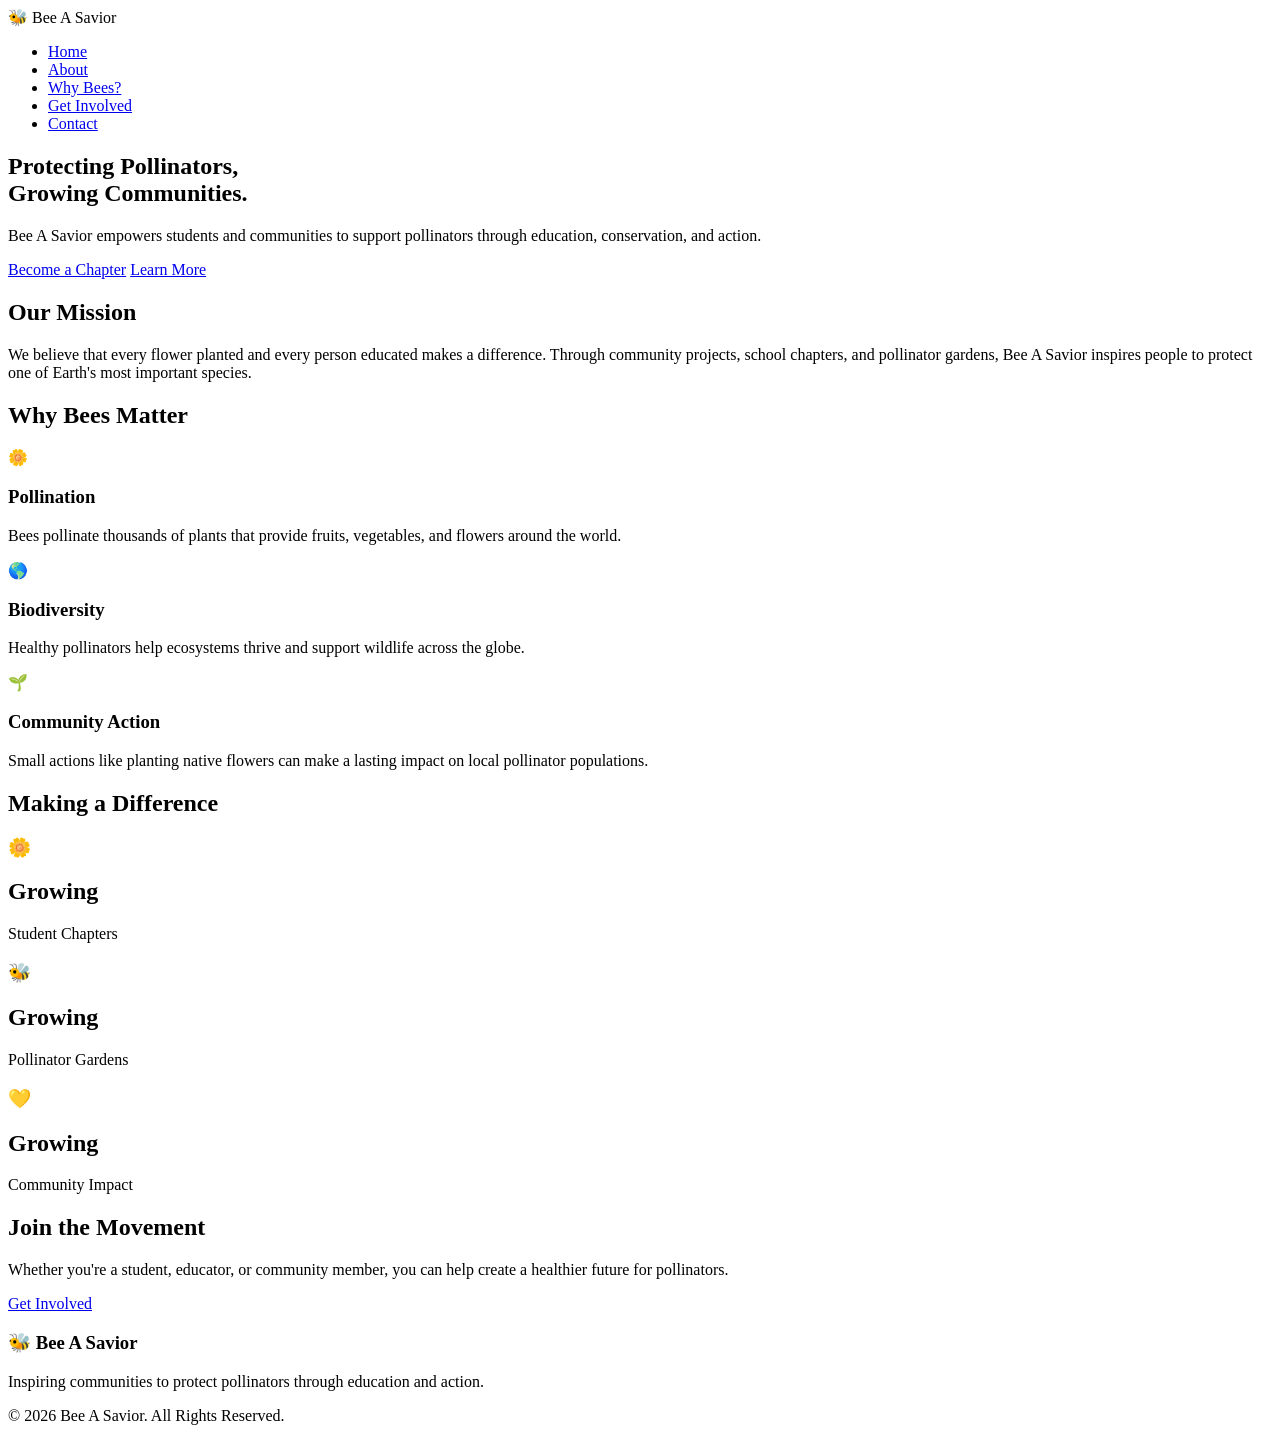
==== index.html @ 057393ee "Create index.html" ====
<!DOCTYPE html>
<html lang="en">
<head>
    <meta charset="UTF-8">
    <meta name="viewport" content="width=device-width, initial-scale=1.0">
    <title>Bee A Savior</title>

    <link rel="stylesheet" href="style.css">

    <!-- Google Fonts -->
    <link rel="preconnect" href="https://fonts.googleapis.com">
    <link rel="preconnect" href="https://fonts.gstatic.com" crossorigin>
    <link href="https://fonts.googleapis.com/css2?family=Poppins:wght@300;400;600;700&display=swap" rel="stylesheet">
</head>

<body>

    <!-- Navigation -->
    <header>
        <nav class="navbar">

            <div class="logo">
                🐝 Bee A Savior
            </div>

            <ul class="nav-links">
                <li><a href="index.html" class="active">Home</a></li>
                <li><a href="about.html">About</a></li>
                <li><a href="bees.html">Why Bees?</a></li>
                <li><a href="get-involved.html">Get Involved</a></li>
                <li><a href="contact.html">Contact</a></li>
            </ul>

        </nav>
    </header>

    <!-- Hero -->
    <section class="hero">

        <div class="hero-content">

            <h1>Protecting Pollinators,<br>Growing Communities.</h1>

            <p>
                Bee A Savior empowers students and communities
                to support pollinators through education,
                conservation, and action.
            </p>

            <div class="hero-buttons">
                <a href="get-involved.html" class="btn">Become a Chapter</a>
                <a href="bees.html" class="btn-outline">Learn More</a>
            </div>

        </div>

    </section>

    <!-- Mission -->

    <section class="mission">

        <h2>Our Mission</h2>

        <p>
            We believe that every flower planted and every person educated
            makes a difference. Through community projects, school chapters,
            and pollinator gardens, Bee A Savior inspires people to protect
            one of Earth's most important species.
        </p>

    </section>

    <!-- Why Bees -->

    <section class="why">

        <h2>Why Bees Matter</h2>

        <div class="cards">

            <div class="card">

                <div class="icon">🌼</div>

                <h3>Pollination</h3>

                <p>
                    Bees pollinate thousands of plants that provide
                    fruits, vegetables, and flowers around the world.
                </p>

            </div>

            <div class="card">

                <div class="icon">🌎</div>

                <h3>Biodiversity</h3>

                <p>
                    Healthy pollinators help ecosystems thrive and
                    support wildlife across the globe.
                </p>

            </div>

            <div class="card">

                <div class="icon">🌱</div>

                <h3>Community Action</h3>

                <p>
                    Small actions like planting native flowers can
                    make a lasting impact on local pollinator populations.
                </p>

            </div>

        </div>

    </section>

    <!-- Impact -->

    <section class="impact">

        <h2>Making a Difference</h2>

        <div class="stats">

            <div class="stat">
                <h3>🌼</h3>
                <h2>Growing</h2>
                <p>Student Chapters</p>
            </div>

            <div class="stat">
                <h3>🐝</h3>
                <h2>Growing</h2>
                <p>Pollinator Gardens</p>
            </div>

            <div class="stat">
                <h3>💛</h3>
                <h2>Growing</h2>
                <p>Community Impact</p>
            </div>

        </div>

    </section>

    <!-- Call to Action -->

    <section class="cta">

        <h2>Join the Movement</h2>

        <p>
            Whether you're a student, educator, or community member,
            you can help create a healthier future for pollinators.
        </p>

        <a href="get-involved.html" class="btn">
            Get Involved
        </a>

    </section>

    <!-- Footer -->

    <footer>

        <h3>🐝 Bee A Savior</h3>

        <p>
            Inspiring communities to protect pollinators through
            education and action.
        </p>

        <p>
            © 2026 Bee A Savior. All Rights Reserved.
        </p>

    </footer>

</body>
</html>
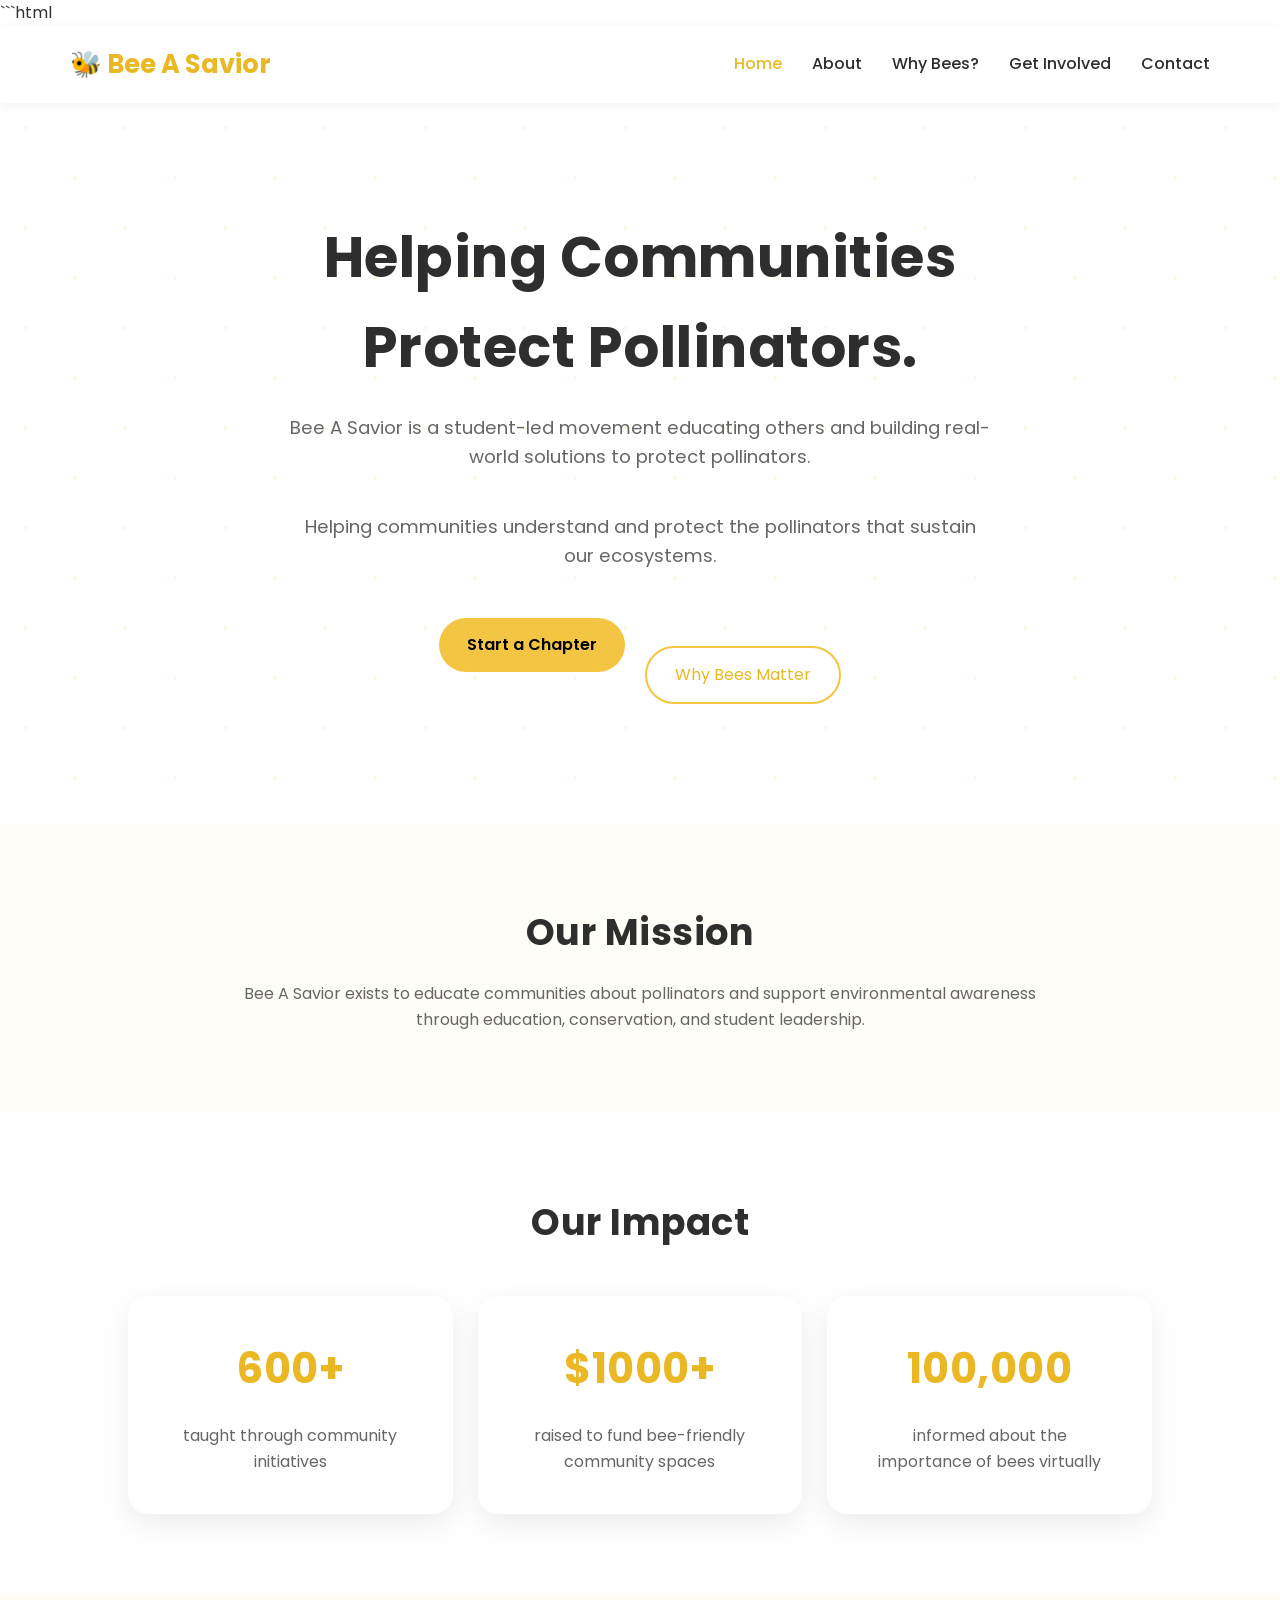
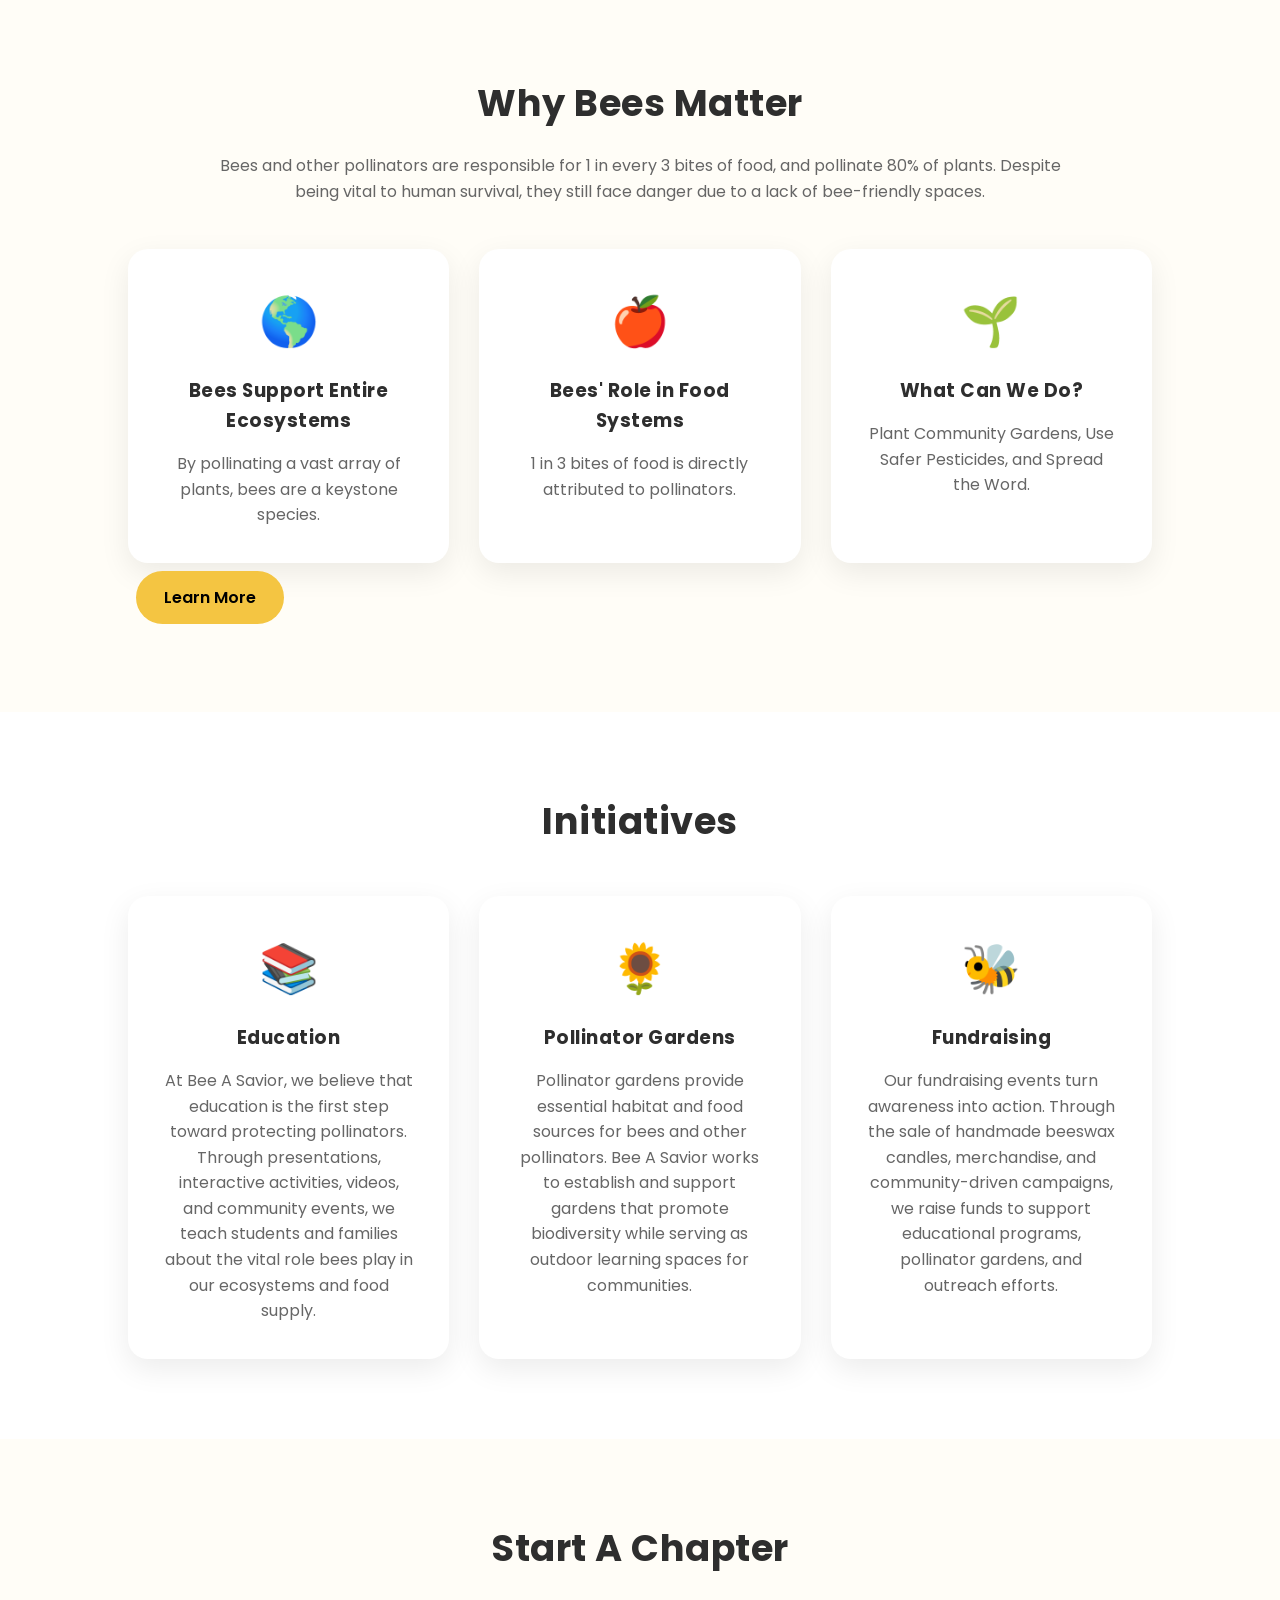
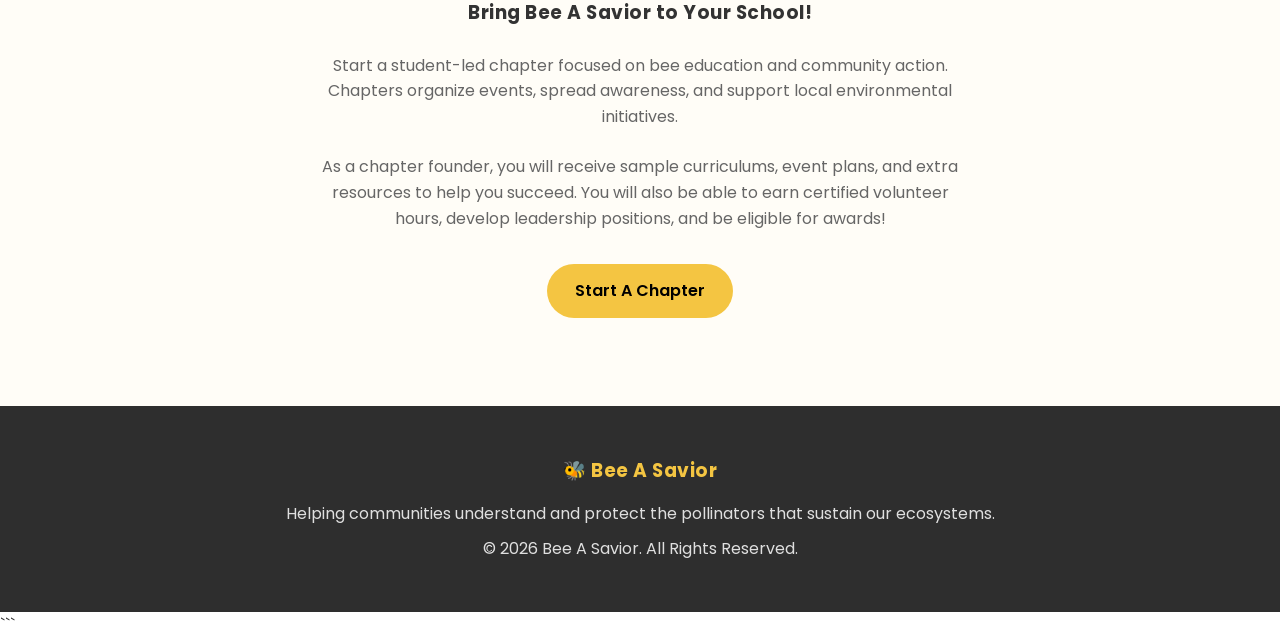
==== commit e8feca44: "Update index.html" ====
--- a/index.html
+++ b/index.html
@@ -1,8 +1,10 @@
+```html
 <!DOCTYPE html>
 <html lang="en">
 <head>
     <meta charset="UTF-8">
     <meta name="viewport" content="width=device-width, initial-scale=1.0">
+
     <title>Bee A Savior</title>
 
     <link rel="stylesheet" href="style.css">
@@ -34,150 +36,233 @@
         </nav>
     </header>
 
+
     <!-- Hero -->
     <section class="hero">
 
         <div class="hero-content">
 
-            <h1>Protecting Pollinators,<br>Growing Communities.</h1>
+            <h1>Helping Communities Protect Pollinators.</h1>
 
             <p>
-                Bee A Savior empowers students and communities
-                to support pollinators through education,
-                conservation, and action.
+                Bee A Savior is a student-led movement educating others
+                and building real-world solutions to protect pollinators.
             </p>
 
+            <p>
+                Helping communities understand and protect the pollinators
+                that sustain our ecosystems.
+            </p>
+
             <div class="hero-buttons">
-                <a href="get-involved.html" class="btn">Become a Chapter</a>
-                <a href="bees.html" class="btn-outline">Learn More</a>
-            </div>
-
-        </div>
-
-    </section>
+                <a href="get-involved.html" class="btn">Start a Chapter</a>
+                <a href="bees.html" class="btn-outline">Why Bees Matter</a>
+            </div>
+
+        </div>
+
+    </section>
+
 
     <!-- Mission -->
-
     <section class="mission">
 
         <h2>Our Mission</h2>
 
         <p>
-            We believe that every flower planted and every person educated
-            makes a difference. Through community projects, school chapters,
-            and pollinator gardens, Bee A Savior inspires people to protect
-            one of Earth's most important species.
-        </p>
-
-    </section>
-
-    <!-- Why Bees -->
-
+            Bee A Savior exists to educate communities about pollinators
+            and support environmental awareness through education,
+            conservation, and student leadership.
+        </p>
+
+    </section>
+
+
+    <!-- Impact -->
+    <section class="impact">
+
+        <h2>Our Impact</h2>
+
+        <div class="stats">
+
+            <div class="stat">
+                <h2>600+</h2>
+                <p>taught through community initiatives</p>
+            </div>
+
+            <div class="stat">
+                <h2>$1000+</h2>
+                <p>raised to fund bee-friendly community spaces</p>
+            </div>
+
+            <div class="stat">
+                <h2>100,000</h2>
+                <p>informed about the importance of bees virtually</p>
+            </div>
+
+        </div>
+
+    </section>
+
+
+    <!-- Why Bees Matter -->
     <section class="why">
 
         <h2>Why Bees Matter</h2>
 
+        <p>
+            Bees and other pollinators are responsible for 1 in every 3
+            bites of food, and pollinate 80% of plants. Despite being vital
+            to human survival, they still face danger due to a lack of
+            bee-friendly spaces.
+        </p>
+
         <div class="cards">
 
             <div class="card">
 
-                <div class="icon">🌼</div>
-
-                <h3>Pollination</h3>
-
-                <p>
-                    Bees pollinate thousands of plants that provide
-                    fruits, vegetables, and flowers around the world.
-                </p>
-
-            </div>
-
-            <div class="card">
-
                 <div class="icon">🌎</div>
 
-                <h3>Biodiversity</h3>
-
-                <p>
-                    Healthy pollinators help ecosystems thrive and
-                    support wildlife across the globe.
-                </p>
-
-            </div>
+                <h3>Bees Support Entire Ecosystems</h3>
+
+                <p>
+                    By pollinating a vast array of plants, bees are a
+                    keystone species.
+                </p>
+
+            </div>
+
+
+            <div class="card">
+
+                <div class="icon">🍎</div>
+
+                <h3>Bees' Role in Food Systems</h3>
+
+                <p>
+                    1 in 3 bites of food is directly attributed to pollinators.
+                </p>
+
+            </div>
+
 
             <div class="card">
 
                 <div class="icon">🌱</div>
 
-                <h3>Community Action</h3>
-
-                <p>
-                    Small actions like planting native flowers can
-                    make a lasting impact on local pollinator populations.
-                </p>
-
-            </div>
-
-        </div>
-
-    </section>
-
-    <!-- Impact -->
-
-    <section class="impact">
-
-        <h2>Making a Difference</h2>
-
-        <div class="stats">
-
-            <div class="stat">
-                <h3>🌼</h3>
-                <h2>Growing</h2>
-                <p>Student Chapters</p>
-            </div>
-
-            <div class="stat">
-                <h3>🐝</h3>
-                <h2>Growing</h2>
-                <p>Pollinator Gardens</p>
-            </div>
-
-            <div class="stat">
-                <h3>💛</h3>
-                <h2>Growing</h2>
-                <p>Community Impact</p>
-            </div>
-
-        </div>
-
-    </section>
-
-    <!-- Call to Action -->
-
+                <h3>What Can We Do?</h3>
+
+                <p>
+                    Plant Community Gardens, Use Safer Pesticides,
+                    and Spread the Word.
+                </p>
+
+            </div>
+
+        </div>
+
+        <a href="bees.html" class="btn">Learn More</a>
+
+    </section>
+
+
+    <!-- Initiatives -->
+    <section class="initiatives">
+
+        <h2>Initiatives</h2>
+
+        <div class="cards">
+
+            <div class="card">
+
+                <div class="icon">📚</div>
+
+                <h3>Education</h3>
+
+                <p>
+                    At Bee A Savior, we believe that education is the first
+                    step toward protecting pollinators. Through presentations,
+                    interactive activities, videos, and community events,
+                    we teach students and families about the vital role bees
+                    play in our ecosystems and food supply.
+                </p>
+
+            </div>
+
+
+            <div class="card">
+
+                <div class="icon">🌻</div>
+
+                <h3>Pollinator Gardens</h3>
+
+                <p>
+                    Pollinator gardens provide essential habitat and food
+                    sources for bees and other pollinators. Bee A Savior
+                    works to establish and support gardens that promote
+                    biodiversity while serving as outdoor learning spaces
+                    for communities.
+                </p>
+
+            </div>
+
+
+            <div class="card">
+
+                <div class="icon">🐝</div>
+
+                <h3>Fundraising</h3>
+
+                <p>
+                    Our fundraising events turn awareness into action.
+                    Through the sale of handmade beeswax candles,
+                    merchandise, and community-driven campaigns, we raise
+                    funds to support educational programs, pollinator gardens,
+                    and outreach efforts.
+                </p>
+
+            </div>
+
+        </div>
+
+    </section>
+
+
+    <!-- Start a Chapter -->
     <section class="cta">
 
-        <h2>Join the Movement</h2>
-
-        <p>
-            Whether you're a student, educator, or community member,
-            you can help create a healthier future for pollinators.
+        <h2>Start A Chapter</h2>
+
+        <h3>Bring Bee A Savior to Your School!</h3>
+
+        <p>
+            Start a student-led chapter focused on bee education and
+            community action. Chapters organize events, spread awareness,
+            and support local environmental initiatives.
+        </p>
+
+        <p>
+            As a chapter founder, you will receive sample curriculums,
+            event plans, and extra resources to help you succeed. You will
+            also be able to earn certified volunteer hours, develop
+            leadership positions, and be eligible for awards!
         </p>
 
         <a href="get-involved.html" class="btn">
-            Get Involved
+            Start A Chapter
         </a>
 
     </section>
 
+
     <!-- Footer -->
-
     <footer>
 
         <h3>🐝 Bee A Savior</h3>
 
         <p>
-            Inspiring communities to protect pollinators through
-            education and action.
+            Helping communities understand and protect the pollinators
+            that sustain our ecosystems.
         </p>
 
         <p>
@@ -188,3 +273,4 @@
 
 </body>
 </html>
+```
--- a/style.css
+++ b/style.css
@@ -0,0 +1,1125 @@
+/* ===========================
+   Bee A Savior Stylesheet
+   Part 1
+=========================== */
+
+/* ---------- Reset ---------- */
+
+*{
+    margin:0;
+    padding:0;
+    box-sizing:border-box;
+}
+
+html{
+    scroll-behavior:smooth;
+}
+
+body{
+    font-family:'Poppins', sans-serif;
+    background:#ffffff;
+    color:#333;
+    line-height:1.6;
+}
+
+/* ---------- Variables ---------- */
+
+:root{
+
+    --yellow:#F4C542;
+    --gold:#E9B824;
+    --light:#FFF9E8;
+    --green:#6FA76A;
+    --dark:#2E2E2E;
+    --gray:#666;
+    --shadow:0 10px 30px rgba(0,0,0,.08);
+
+}
+
+/* ---------- Navbar ---------- */
+
+header{
+
+    position:sticky;
+    top:0;
+    z-index:1000;
+
+    background:white;
+    box-shadow:0 2px 10px rgba(0,0,0,.05);
+
+}
+
+.navbar{
+
+    max-width:1200px;
+    margin:auto;
+
+    display:flex;
+    justify-content:space-between;
+    align-items:center;
+
+    padding:18px 30px;
+
+}
+
+.logo{
+
+    font-size:1.6rem;
+    font-weight:700;
+    color:var(--gold);
+
+}
+
+.nav-links{
+
+    display:flex;
+    list-style:none;
+    gap:30px;
+
+}
+
+.nav-links a{
+
+    text-decoration:none;
+    color:var(--dark);
+    font-weight:500;
+
+    transition:.3s;
+
+}
+
+.nav-links a:hover{
+
+    color:var(--gold);
+
+}
+
+.active{
+
+    color:var(--gold)!important;
+
+}
+
+/* ---------- Hero ---------- */
+
+.hero{
+
+    min-height:80vh;
+
+    display:flex;
+    justify-content:center;
+    align-items:center;
+
+    text-align:center;
+
+    padding:80px 25px;
+
+    background:
+    linear-gradient(rgba(255,255,255,.92),
+    rgba(255,255,255,.92));
+
+}
+
+.hero-content{
+
+    max-width:700px;
+
+}
+
+.hero h1{
+
+    font-size:3.5rem;
+    color:var(--dark);
+
+    margin-bottom:20px;
+
+}
+
+.hero p{
+
+    font-size:1.15rem;
+    color:var(--gray);
+
+    margin-bottom:40px;
+
+}
+
+/* ---------- Smaller Hero ---------- */
+
+.page-hero{
+
+    padding:100px 20px;
+
+    text-align:center;
+
+    background:var(--light);
+
+}
+
+.page-hero h1{
+
+    font-size:3rem;
+
+    color:var(--dark);
+
+    margin-bottom:15px;
+
+}
+
+.page-hero p{
+
+    max-width:700px;
+
+    margin:auto;
+
+    color:var(--gray);
+
+}
+
+/* ---------- Buttons ---------- */
+
+.btn{
+
+    display:inline-block;
+
+    background:var(--yellow);
+
+    color:black;
+
+    padding:14px 28px;
+
+    border-radius:40px;
+
+    text-decoration:none;
+
+    font-weight:600;
+
+    transition:.3s;
+
+    margin:8px;
+
+}
+
+.btn:hover{
+
+    transform:translateY(-4px);
+
+    background:var(--gold);
+
+    box-shadow:var(--shadow);
+
+}
+
+.btn-outline{
+
+    display:inline-block;
+
+    padding:14px 28px;
+
+    border-radius:40px;
+
+    border:2px solid var(--yellow);
+
+    color:var(--gold);
+
+    text-decoration:none;
+
+    transition:.3s;
+
+    margin:8px;
+
+}
+
+.btn-outline:hover{
+
+    background:var(--yellow);
+
+    color:black;
+
+}
+
+/* ---------- Sections ---------- */
+
+section{
+
+    padding:80px 10%;
+
+}
+
+section h2{
+
+    text-align:center;
+
+    font-size:2.3rem;
+
+    margin-bottom:20px;
+
+    color:var(--dark);
+
+}
+
+section>p{
+
+    max-width:850px;
+
+    margin:auto;
+
+    text-align:center;
+
+    color:var(--gray);
+
+}
+
+/* ---------- Cards ---------- */
+
+.cards{
+
+    display:grid;
+
+    grid-template-columns:
+    repeat(auto-fit,minmax(260px,1fr));
+
+    gap:30px;
+
+    margin-top:45px;
+
+}
+
+.card{
+
+    background:white;
+
+    border-radius:20px;
+
+    padding:35px;
+
+    text-align:center;
+
+    box-shadow:var(--shadow);
+
+    transition:.35s;
+
+}
+
+.card:hover{
+
+    transform:translateY(-10px);
+
+}
+
+.card h3{
+
+    margin:15px 0;
+
+    color:var(--dark);
+
+}
+
+.card p{
+
+    color:var(--gray);
+
+}
+
+.icon{
+
+    font-size:3rem;
+
+}
+
+/* ---------- Mission ---------- */
+
+.mission{
+
+    background:white;
+
+}
+
+.about-section{
+
+    background:white;
+
+}
+
+/* ---------- Mission & Vision ---------- */
+
+.values{
+
+    display:grid;
+
+    grid-template-columns:repeat(auto-fit,minmax(300px,1fr));
+
+    gap:30px;
+
+}
+
+.value-card{
+
+    background:var(--light);
+
+    border-radius:20px;
+
+    padding:35px;
+
+    box-shadow:var(--shadow);
+
+    text-align:center;
+
+}
+
+.value-card h2{
+
+    font-size:1.8rem;
+
+}
+
+/* ---------- Lists ---------- */
+
+.values-list{
+
+    list-style:none;
+
+    max-width:650px;
+
+    margin:40px auto;
+
+}
+
+.values-list li{
+
+    background:white;
+
+    margin:15px 0;
+
+    padding:18px 22px;
+
+    border-left:6px solid var(--yellow);
+
+    border-radius:10px;
+
+    box-shadow:0 5px 15px rgba(0,0,0,.05);
+
+}
+
+/* ---------- Stats ---------- */
+
+.stats{
+
+    display:grid;
+
+    grid-template-columns:
+    repeat(auto-fit,minmax(220px,1fr));
+
+    gap:25px;
+
+    margin-top:45px;
+
+}
+
+.stat{
+
+    background:white;
+
+    padding:40px;
+
+    border-radius:20px;
+
+    text-align:center;
+
+    box-shadow:var(--shadow);
+
+}
+
+.stat h2{
+
+    color:var(--gold);
+
+    font-size:2.6rem;
+
+}
+
+.stat p{
+
+    color:var(--gray);
+
+}
+
+/* ---------- CTA ---------- */
+
+.cta{
+
+    background:var(--light);
+
+    text-align:center;
+
+}
+
+.cta p{
+
+    margin:25px auto;
+
+    max-width:650px;
+
+}
+
+/* ---------- Footer ---------- */
+
+footer{
+
+    background:var(--dark);
+
+    color:white;
+
+    text-align:center;
+
+    padding:50px 20px;
+
+}
+
+footer h3{
+
+    color:var(--yellow);
+
+    margin-bottom:15px;
+
+}
+
+footer p{
+
+    opacity:.85;
+
+    margin-top:10px;
+
+}
+
+/* ---------- Simple Fade ---------- */
+
+.card,
+.stat,
+.value-card{
+
+    transition:
+    transform .35s,
+    box-shadow .35s;
+
+}
+
+.card:hover,
+.stat:hover,
+.value-card:hover{
+
+    box-shadow:
+    0 18px 40px rgba(0,0,0,.12);
+
+}
+/* =====================================
+   Bee A Savior Stylesheet
+   Part 2
+===================================== */
+
+/* ---------- Contact Page ---------- */
+
+.contact-container{
+    display:grid;
+    grid-template-columns:repeat(auto-fit,minmax(250px,1fr));
+    gap:30px;
+    margin-top:40px;
+}
+
+.contact-card{
+    background:white;
+    padding:35px;
+    border-radius:20px;
+    text-align:center;
+    box-shadow:var(--shadow);
+    transition:.3s;
+}
+
+.contact-card:hover{
+    transform:translateY(-8px);
+}
+
+.contact-form{
+    max-width:750px;
+    margin:40px auto 0;
+
+    display:flex;
+    flex-direction:column;
+    gap:20px;
+}
+
+.contact-form input,
+.contact-form textarea{
+
+    width:100%;
+
+    padding:18px;
+
+    border:2px solid #ececec;
+
+    border-radius:15px;
+
+    font-family:'Poppins',sans-serif;
+
+    font-size:1rem;
+
+    transition:.3s;
+
+}
+
+.contact-form input:focus,
+.contact-form textarea:focus{
+
+    outline:none;
+
+    border-color:var(--yellow);
+
+}
+
+.contact-form button{
+
+    border:none;
+    cursor:pointer;
+}
+
+/* ---------- Gallery ---------- */
+
+.gallery{
+
+    display:grid;
+
+    grid-template-columns:
+    repeat(auto-fit,minmax(220px,1fr));
+
+    gap:25px;
+
+    margin-top:45px;
+
+}
+
+.gallery-box{
+
+    height:220px;
+
+    border-radius:18px;
+
+    background:#f7f7f7;
+
+    display:flex;
+
+    justify-content:center;
+
+    align-items:center;
+
+    color:#999;
+
+    font-weight:600;
+
+    transition:.3s;
+
+    border:2px dashed #ddd;
+
+}
+
+.gallery-box:hover{
+
+    transform:scale(1.03);
+
+    border-color:var(--yellow);
+
+}
+
+/* ---------- FAQ ---------- */
+
+.faq{
+
+    max-width:900px;
+
+    margin:auto;
+
+}
+
+.faq-item{
+
+    background:white;
+
+    padding:25px;
+
+    margin:20px 0;
+
+    border-radius:15px;
+
+    box-shadow:var(--shadow);
+
+}
+
+.faq-item h3{
+
+    color:var(--gold);
+
+    margin-bottom:10px;
+
+}
+
+/* ---------- Honeycomb Background ---------- */
+
+.hero,
+.page-hero{
+
+background-image:
+
+radial-gradient(circle at 25px 25px,
+rgba(244,197,66,.12) 2px,
+transparent 2px),
+
+radial-gradient(circle at 75px 75px,
+rgba(244,197,66,.12) 2px,
+transparent 2px);
+
+background-size:100px 100px;
+
+}
+
+/* ---------- Hover Animations ---------- */
+
+.nav-links a{
+
+    position:relative;
+
+}
+
+.nav-links a::after{
+
+    content:"";
+
+    position:absolute;
+
+    left:0;
+
+    bottom:-6px;
+
+    width:0;
+
+    height:3px;
+
+    background:var(--yellow);
+
+    transition:.3s;
+
+}
+
+.nav-links a:hover::after{
+
+    width:100%;
+
+}
+
+.active::after{
+
+    width:100%;
+
+}
+
+/* ---------- Nice Section Spacing ---------- */
+
+section:nth-child(even){
+
+    background:#fffdf7;
+
+}
+
+/* ---------- Fade Animation ---------- */
+
+.fade{
+
+    opacity:0;
+
+    transform:translateY(35px);
+
+    transition:all .8s ease;
+
+}
+
+.fade.show{
+
+    opacity:1;
+
+    transform:translateY(0);
+
+}
+
+/* ---------- Scrollbar ---------- */
+
+::-webkit-scrollbar{
+
+    width:10px;
+
+}
+
+::-webkit-scrollbar-track{
+
+    background:white;
+
+}
+
+::-webkit-scrollbar-thumb{
+
+    background:var(--yellow);
+
+    border-radius:10px;
+
+}
+
+::-webkit-scrollbar-thumb:hover{
+
+    background:var(--gold);
+
+}
+
+/* ---------- Responsive ---------- */
+
+@media(max-width:900px){
+
+.hero h1{
+
+font-size:2.6rem;
+
+}
+
+.page-hero h1{
+
+font-size:2.4rem;
+
+}
+
+.navbar{
+
+flex-direction:column;
+
+gap:20px;
+
+}
+
+.nav-links{
+
+flex-wrap:wrap;
+
+justify-content:center;
+
+gap:18px;
+
+}
+
+section{
+
+padding:60px 8%;
+
+}
+
+}
+
+@media(max-width:600px){
+
+.hero{
+
+min-height:65vh;
+
+}
+
+.hero h1{
+
+font-size:2rem;
+
+}
+
+.hero p{
+
+font-size:1rem;
+
+}
+
+.btn,
+.btn-outline{
+
+display:block;
+
+width:100%;
+
+text-align:center;
+
+margin:10px 0;
+
+}
+
+.logo{
+
+font-size:1.3rem;
+
+}
+
+.card{
+
+padding:25px;
+
+}
+
+.stat{
+
+padding:30px;
+
+}
+
+.gallery-box{
+
+height:180px;
+
+}
+
+}
+
+/* ---------- Floating Effect ---------- */
+
+.card,
+.stat,
+.contact-card,
+.gallery-box{
+
+animation:floatUp .8s ease;
+
+}
+
+@keyframes floatUp{
+
+from{
+
+opacity:0;
+
+transform:translateY(30px);
+
+}
+
+to{
+
+opacity:1;
+
+transform:translateY(0);
+
+}
+
+}
+body{
+
+    animation:pageFade .7s ease;
+
+}
+
+@keyframes pageFade{
+
+    from{
+
+        opacity:0;
+
+    }
+
+    to{
+
+        opacity:1;
+
+    }
+
+}
+/* ==========================
+   Premium Effects
+========================== */
+
+/* Glass navbar */
+
+header{
+    backdrop-filter: blur(12px);
+    -webkit-backdrop-filter: blur(12px);
+    background: rgba(255,255,255,.92);
+}
+
+/* Better card hover */
+
+.card,
+.stat,
+.contact-card,
+.value-card{
+
+    overflow:hidden;
+    position:relative;
+
+}
+
+.card::before,
+.stat::before,
+.contact-card::before,
+.value-card::before{
+
+    content:"";
+
+    position:absolute;
+
+    left:0;
+    top:0;
+
+    width:100%;
+    height:5px;
+
+    background:#F4C542;
+
+    transform:scaleX(0);
+
+    transition:.35s;
+
+}
+
+.card:hover::before,
+.stat:hover::before,
+.contact-card:hover::before,
+.value-card:hover::before{
+
+    transform:scaleX(1);
+
+}
+
+/* Better shadows */
+
+.card:hover,
+.stat:hover,
+.contact-card:hover,
+.value-card:hover{
+
+    box-shadow:
+    0 25px 45px rgba(0,0,0,.15);
+
+}
+
+/* Button ripple */
+
+.btn{
+
+    position:relative;
+    overflow:hidden;
+
+}
+
+.btn::after{
+
+    content:"";
+
+    position:absolute;
+
+    width:0;
+    height:0;
+
+    background:rgba(255,255,255,.4);
+
+    border-radius:50%;
+
+    left:50%;
+    top:50%;
+
+    transform:translate(-50%,-50%);
+
+    transition:.5s;
+
+}
+
+.btn:hover::after{
+
+    width:400px;
+    height:400px;
+
+}
+
+/* Nicer headings */
+
+h1,h2,h3{
+
+    letter-spacing:.5px;
+
+}
+
+/* Better paragraph spacing */
+
+p{
+
+    margin-top:10px;
+
+}
+
+/* Hero title animation */
+
+.hero h1,
+.page-hero h1{
+
+    animation:slideDown .8s ease;
+
+}
+
+@keyframes slideDown{
+
+from{
+
+opacity:0;
+transform:translateY(-40px);
+
+}
+
+to{
+
+opacity:1;
+transform:translateY(0);
+
+}
+
+}
+
+/* Hero paragraph */
+
+.hero p,
+.page-hero p{
+
+animation:fadeUp 1s ease;
+
+}
+
+@keyframes fadeUp{
+
+from{
+
+opacity:0;
+transform:translateY(30px);
+
+}
+
+to{
+
+opacity:1;
+transform:translateY(0);
+
+}
+
+}
+
+/* Cards stagger */
+
+.cards .card:nth-child(1){
+
+animation-delay:.1s;
+
+}
+
+.cards .card:nth-child(2){
+
+animation-delay:.25s;
+
+}
+
+.cards .card:nth-child(3){
+
+animation-delay:.4s;
+
+}
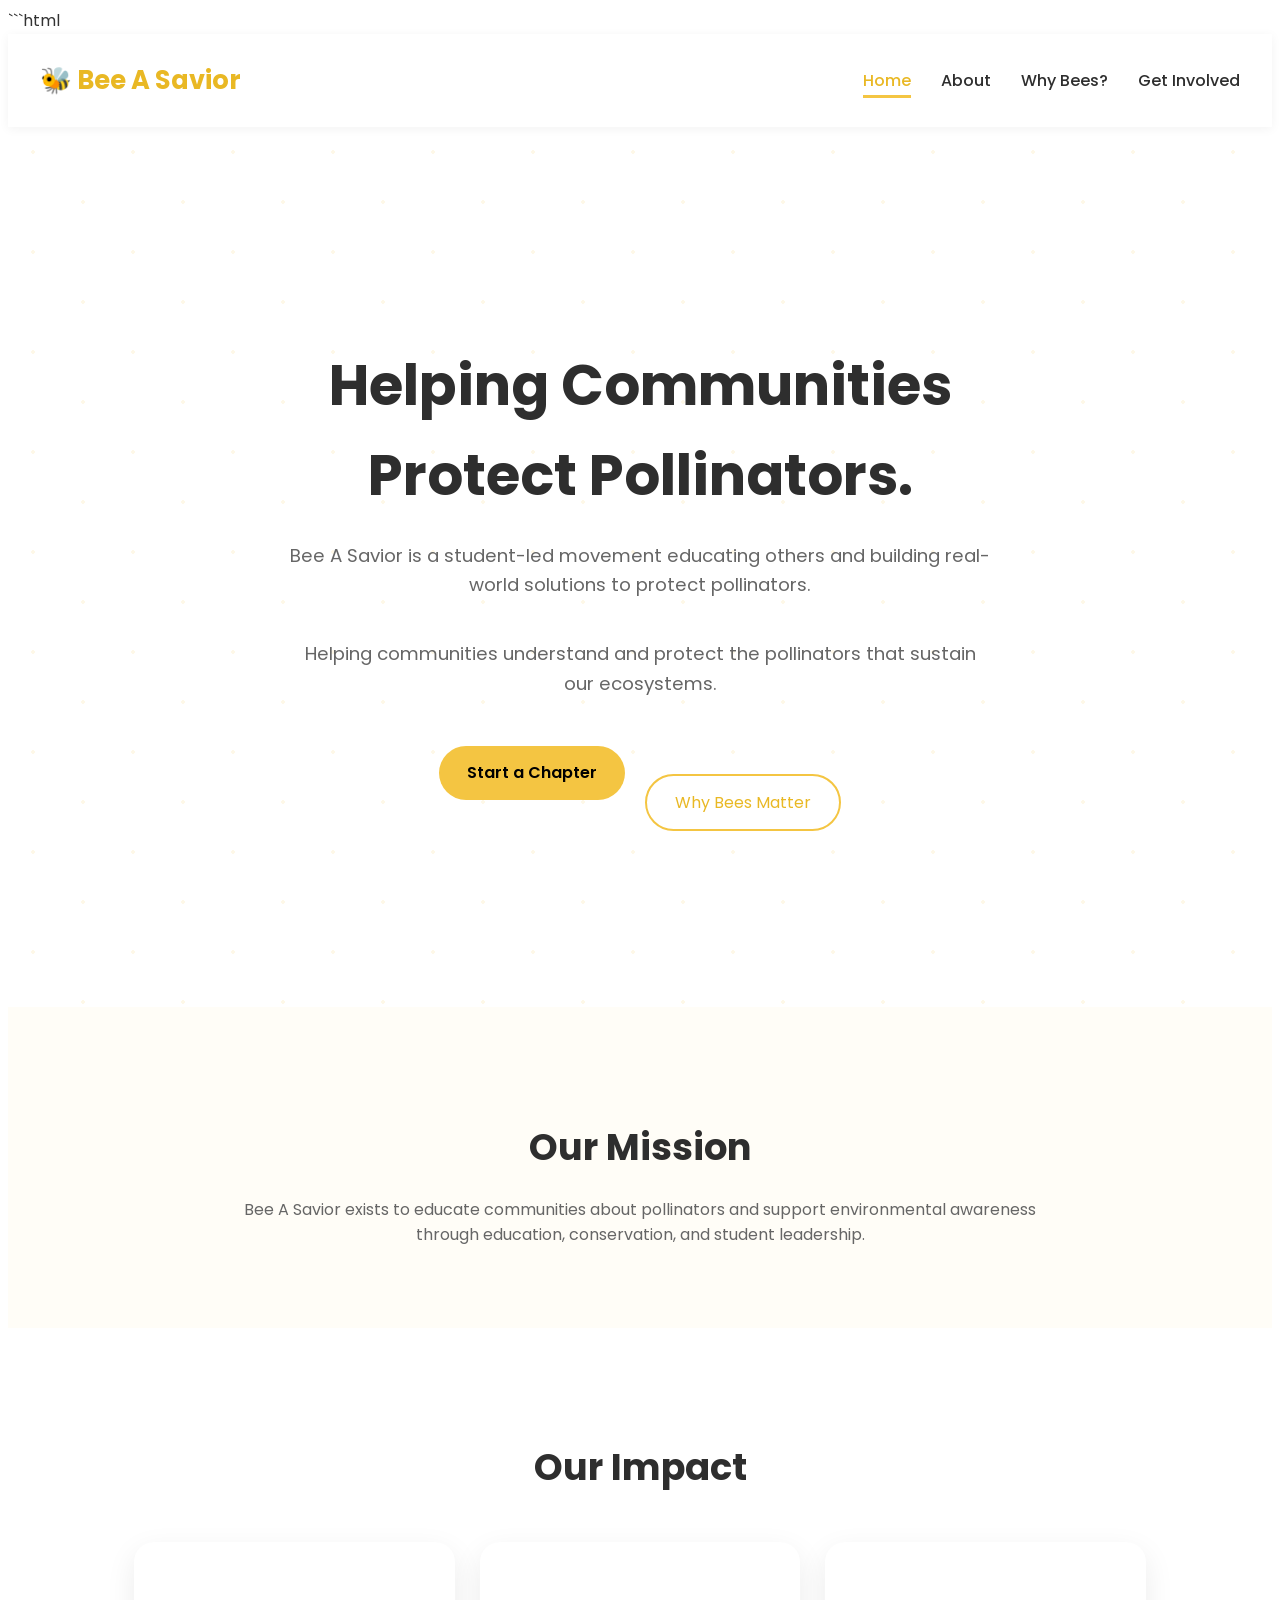
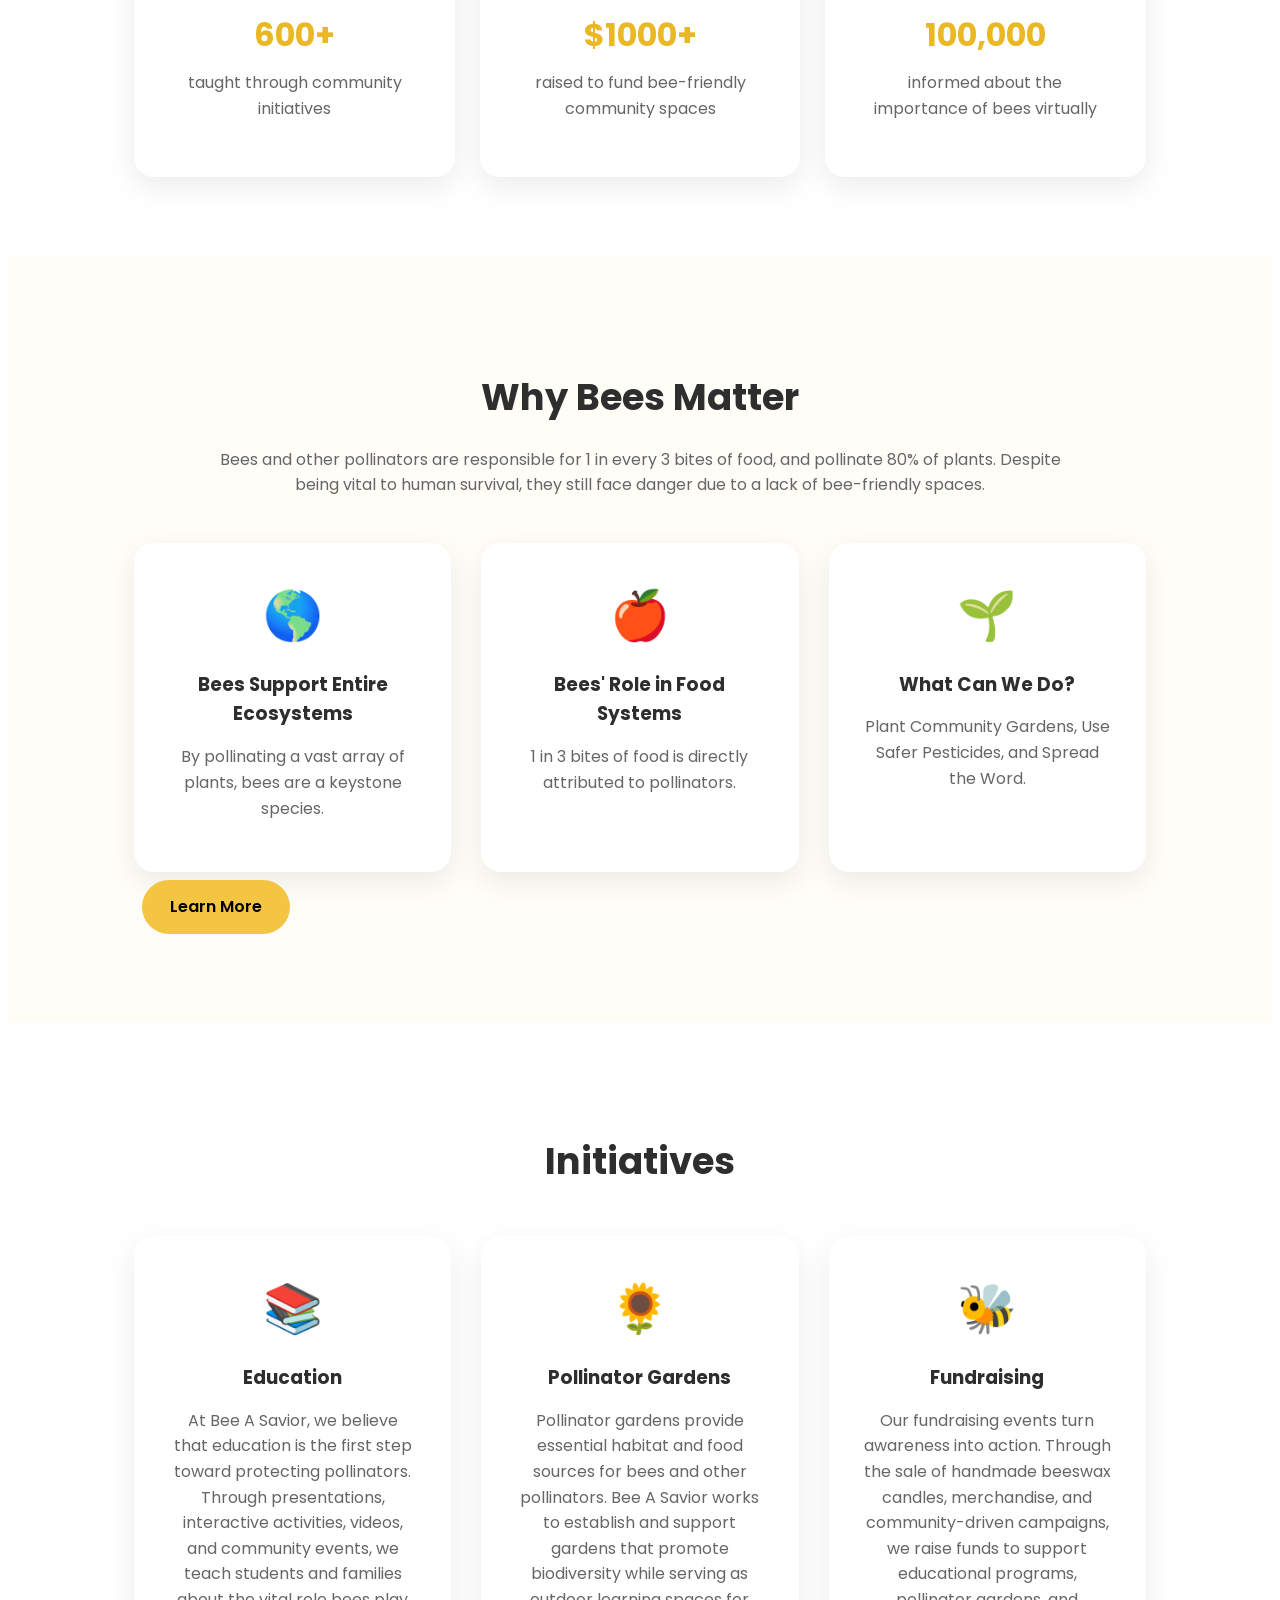
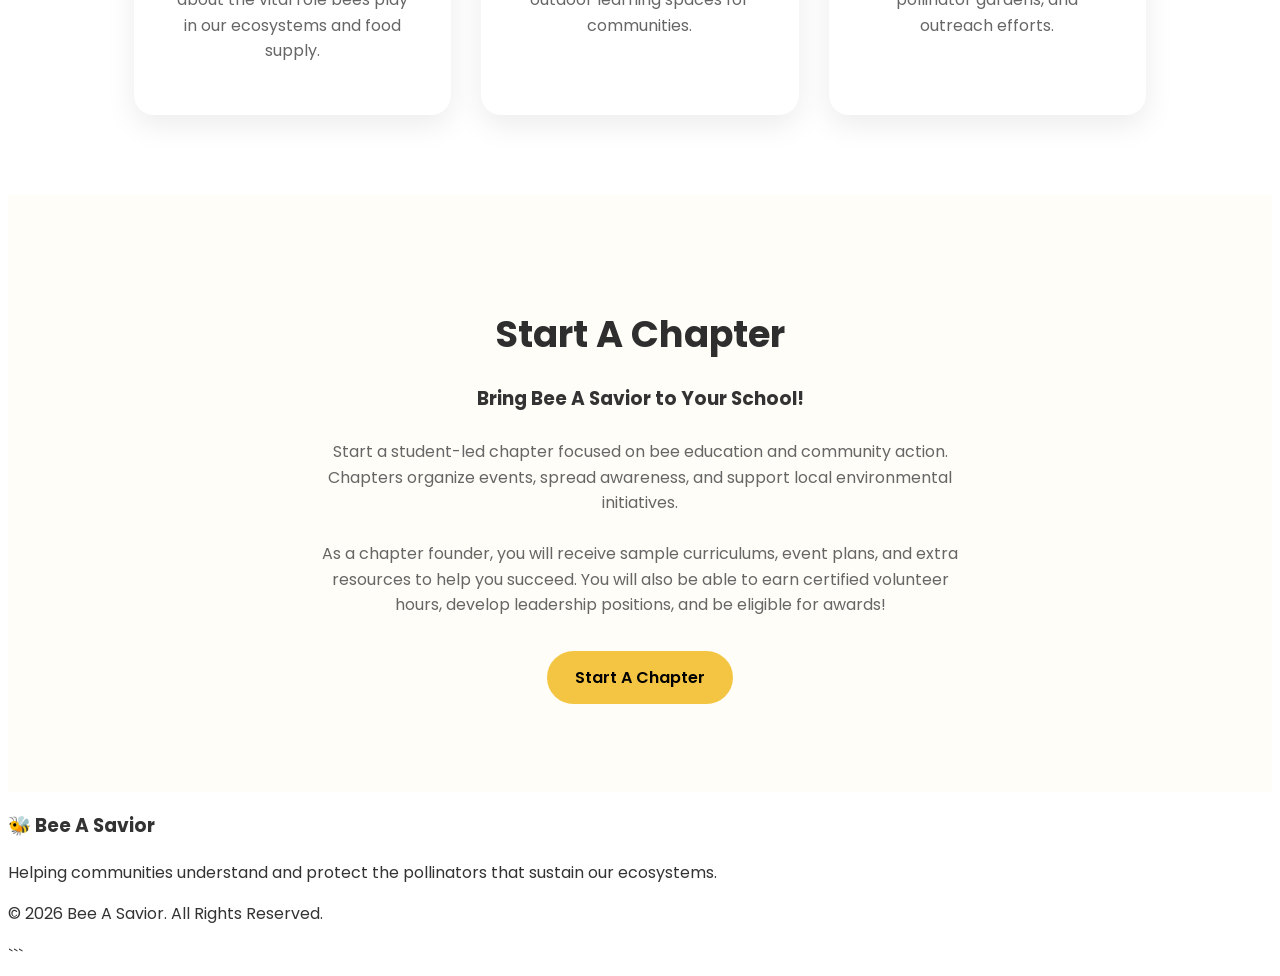
==== commit d64f1e0d: "Update index.html" ====
--- a/index.html
+++ b/index.html
@@ -30,7 +30,6 @@
                 <li><a href="about.html">About</a></li>
                 <li><a href="bees.html">Why Bees?</a></li>
                 <li><a href="get-involved.html">Get Involved</a></li>
-                <li><a href="contact.html">Contact</a></li>
             </ul>
 
         </nav>
--- a/style.css
+++ b/style.css
@@ -1,7 +1,8 @@
+```css
 /* ===========================
    Bee A Savior Stylesheet
-   Part 1
 =========================== */
+
 
 /* ---------- Reset ---------- */
 
@@ -21,6 +22,7 @@
     color:#333;
     line-height:1.6;
 }
+
 
 /* ---------- Variables ---------- */
 
@@ -32,9 +34,11 @@
     --green:#6FA76A;
     --dark:#2E2E2E;
     --gray:#666;
+
     --shadow:0 10px 30px rgba(0,0,0,.08);
 
 }
+
 
 /* ---------- Navbar ---------- */
 
@@ -44,7 +48,11 @@
     top:0;
     z-index:1000;
 
-    background:white;
+    backdrop-filter:blur(12px);
+    -webkit-backdrop-filter:blur(12px);
+
+    background:rgba(255,255,255,.92);
+
     box-shadow:0 2px 10px rgba(0,0,0,.05);
 
 }
@@ -80,8 +88,11 @@
 
 .nav-links a{
 
+    position:relative;
+
     text-decoration:none;
     color:var(--dark);
+
     font-weight:500;
 
     transition:.3s;
@@ -94,11 +105,42 @@
 
 }
 
+.nav-links a::after{
+
+    content:"";
+
+    position:absolute;
+
+    left:0;
+    bottom:-6px;
+
+    width:0;
+    height:3px;
+
+    background:var(--yellow);
+
+    transition:.3s;
+
+}
+
+.nav-links a:hover::after{
+
+    width:100%;
+
+}
+
 .active{
 
     color:var(--gold)!important;
 
 }
+
+.active::after{
+
+    width:100%!important;
+
+}
+
 
 /* ---------- Hero ---------- */
 
@@ -114,9 +156,21 @@
 
     padding:80px 25px;
 
-    background:
-    linear-gradient(rgba(255,255,255,.92),
-    rgba(255,255,255,.92));
+    background-image:
+
+    radial-gradient(
+        circle at 25px 25px,
+        rgba(244,197,66,.12) 2px,
+        transparent 2px
+    ),
+
+    radial-gradient(
+        circle at 75px 75px,
+        rgba(244,197,66,.12) 2px,
+        transparent 2px
+    );
+
+    background-size:100px 100px;
 
 }
 
@@ -133,6 +187,8 @@
 
     margin-bottom:20px;
 
+    animation:slideDown .8s ease;
+
 }
 
 .hero p{
@@ -142,7 +198,10 @@
 
     margin-bottom:40px;
 
-}
+    animation:fadeUp 1s ease;
+
+}
+
 
 /* ---------- Smaller Hero ---------- */
 
@@ -152,7 +211,23 @@
 
     text-align:center;
 
-    background:var(--light);
+    background-color:var(--light);
+
+    background-image:
+
+    radial-gradient(
+        circle at 25px 25px,
+        rgba(244,197,66,.12) 2px,
+        transparent 2px
+    ),
+
+    radial-gradient(
+        circle at 75px 75px,
+        rgba(244,197,66,.12) 2px,
+        transparent 2px
+    );
+
+    background-size:100px 100px;
 
 }
 
@@ -164,6 +239,8 @@
 
     margin-bottom:15px;
 
+    animation:slideDown .8s ease;
+
 }
 
 .page-hero p{
@@ -174,7 +251,10 @@
 
     color:var(--gray);
 
-}
+    animation:fadeUp 1s ease;
+
+}
+
 
 /* ---------- Buttons ---------- */
 
@@ -182,6 +262,9 @@
 
     display:inline-block;
 
+    position:relative;
+    overflow:hidden;
+
     background:var(--yellow);
 
     color:black;
@@ -198,6 +281,10 @@
 
     margin:8px;
 
+    border:none;
+
+    cursor:pointer;
+
 }
 
 .btn:hover{
@@ -210,6 +297,35 @@
 
 }
 
+.btn::after{
+
+    content:"";
+
+    position:absolute;
+
+    width:0;
+    height:0;
+
+    background:rgba(255,255,255,.4);
+
+    border-radius:50%;
+
+    left:50%;
+    top:50%;
+
+    transform:translate(-50%,-50%);
+
+    transition:.5s;
+
+}
+
+.btn:hover::after{
+
+    width:400px;
+    height:400px;
+
+}
+
 .btn-outline{
 
     display:inline-block;
@@ -238,6 +354,7 @@
 
 }
 
+
 /* ---------- Sections ---------- */
 
 section{
@@ -269,6 +386,13 @@
     color:var(--gray);
 
 }
+
+p{
+
+    margin-top:10px;
+
+}
+
 
 /* ---------- Cards ---------- */
 
@@ -297,6 +421,34 @@
 
     box-shadow:var(--shadow);
 
+    transition:
+        transform .35s,
+        box-shadow .35s;
+
+    overflow:hidden;
+
+    position:relative;
+
+    animation:floatUp .8s ease;
+
+}
+
+.card::before{
+
+    content:"";
+
+    position:absolute;
+
+    left:0;
+    top:0;
+
+    width:100%;
+    height:5px;
+
+    background:var(--yellow);
+
+    transform:scaleX(0);
+
     transition:.35s;
 
 }
@@ -305,6 +457,15 @@
 
     transform:translateY(-10px);
 
+    box-shadow:
+        0 25px 45px rgba(0,0,0,.15);
+
+}
+
+.card:hover::before{
+
+    transform:scaleX(1);
+
 }
 
 .card h3{
@@ -327,7 +488,8 @@
 
 }
 
-/* ---------- Mission ---------- */
+
+/* ---------- Mission / About ---------- */
 
 .mission{
 
@@ -341,13 +503,15 @@
 
 }
 
+
 /* ---------- Mission & Vision ---------- */
 
 .values{
 
     display:grid;
 
-    grid-template-columns:repeat(auto-fit,minmax(300px,1fr));
+    grid-template-columns:
+    repeat(auto-fit,minmax(300px,1fr));
 
     gap:30px;
 
@@ -355,6 +519,9 @@
 
 .value-card{
 
+    position:relative;
+    overflow:hidden;
+
     background:var(--light);
 
     border-radius:20px;
@@ -365,6 +532,45 @@
 
     text-align:center;
 
+    transition:
+        transform .35s,
+        box-shadow .35s;
+
+}
+
+.value-card::before{
+
+    content:"";
+
+    position:absolute;
+
+    left:0;
+    top:0;
+
+    width:100%;
+    height:5px;
+
+    background:var(--yellow);
+
+    transform:scaleX(0);
+
+    transition:.35s;
+
+}
+
+.value-card:hover{
+
+    transform:translateY(-10px);
+
+    box-shadow:
+        0 25px 45px rgba(0,0,0,.15);
+
+}
+
+.value-card:hover::before{
+
+    transform:scaleX(1);
+
 }
 
 .value-card h2{
@@ -373,6 +579,7 @@
 
 }
 
+
 /* ---------- Lists ---------- */
 
 .values-list{
@@ -399,7 +606,16 @@
 
     box-shadow:0 5px 15px rgba(0,0,0,.05);
 
-}
+    transition:.3s;
+
+}
+
+.values-list li:hover{
+
+    transform:translateX(5px);
+
+}
+
 
 /* ---------- Stats ---------- */
 
@@ -418,6 +634,9 @@
 
 .stat{
 
+    position:relative;
+    overflow:hidden;
+
     background:white;
 
     padding:40px;
@@ -428,13 +647,56 @@
 
     box-shadow:var(--shadow);
 
+    transition:
+        transform .35s,
+        box-shadow .35s;
+
+    animation:floatUp .8s ease;
+
+}
+
+.stat::before{
+
+    content:"";
+
+    position:absolute;
+
+    left:0;
+    top:0;
+
+    width:100%;
+    height:5px;
+
+    background:var(--yellow);
+
+    transform:scaleX(0);
+
+    transition:.35s;
+
+}
+
+.stat:hover{
+
+    transform:translateY(-8px);
+
+    box-shadow:
+        0 25px 45px rgba(0,0,0,.15);
+
+}
+
+.stat:hover::before{
+
+    transform:scaleX(1);
+
 }
 
 .stat h2{
 
     color:var(--gold);
 
-    font-size:2.6rem;
+    font-size:2rem;
+
+    margin-bottom:8px;
 
 }
 
@@ -444,6 +706,7 @@
 
 }
 
+
 /* ---------- CTA ---------- */
 
 .cta{
@@ -462,125 +725,142 @@
 
 }
 
-/* ---------- Footer ---------- */
-
-footer{
-
-    background:var(--dark);
-
-    color:white;
+
+/* ---------- Chapter Form ---------- */
+
+.chapter-form{
+
+    max-width:750px;
+
+    margin:40px auto 0;
+
+    display:flex;
+
+    flex-direction:column;
+
+    gap:22px;
+
+    background:white;
+
+    padding:40px;
+
+    border-radius:20px;
+
+    box-shadow:var(--shadow);
+
+}
+
+.form-group{
+
+    display:flex;
+
+    flex-direction:column;
+
+    gap:8px;
+
+}
+
+.form-group label{
+
+    font-weight:600;
+
+    color:var(--dark);
+
+}
+
+.form-group input,
+.form-group select,
+.form-group textarea{
+
+    width:100%;
+
+    padding:16px 18px;
+
+    border:2px solid #ececec;
+
+    border-radius:15px;
+
+    font-family:'Poppins',sans-serif;
+
+    font-size:1rem;
+
+    background:white;
+
+    color:var(--dark);
+
+    transition:.3s;
+
+}
+
+.form-group textarea{
+
+    resize:vertical;
+
+    min-height:130px;
+
+}
+
+.form-group input:focus,
+.form-group select:focus,
+.form-group textarea:focus{
+
+    outline:none;
+
+    border-color:var(--yellow);
+
+    box-shadow:0 0 0 4px rgba(244,197,66,.12);
+
+}
+
+.chapter-form .btn{
+
+    align-self:center;
+
+    font-family:'Poppins',sans-serif;
+
+    font-size:1rem;
+
+}
+
+
+/* ---------- Form Success ---------- */
+
+.form-success{
+
+    display:none;
+
+    max-width:750px;
+
+    margin:40px auto 0;
+
+    padding:50px 35px;
 
     text-align:center;
 
-    padding:50px 20px;
-
-}
-
-footer h3{
-
-    color:var(--yellow);
+    background:var(--light);
+
+    border-radius:20px;
+
+    box-shadow:var(--shadow);
+
+    animation:floatUp .6s ease;
+
+}
+
+.form-success .icon{
+
+    font-size:4rem;
 
     margin-bottom:15px;
 
 }
 
-footer p{
-
-    opacity:.85;
-
-    margin-top:10px;
-
-}
-
-/* ---------- Simple Fade ---------- */
-
-.card,
-.stat,
-.value-card{
-
-    transition:
-    transform .35s,
-    box-shadow .35s;
-
-}
-
-.card:hover,
-.stat:hover,
-.value-card:hover{
-
-    box-shadow:
-    0 18px 40px rgba(0,0,0,.12);
-
-}
-/* =====================================
-   Bee A Savior Stylesheet
-   Part 2
-===================================== */
-
-/* ---------- Contact Page ---------- */
-
-.contact-container{
-    display:grid;
-    grid-template-columns:repeat(auto-fit,minmax(250px,1fr));
-    gap:30px;
-    margin-top:40px;
-}
-
-.contact-card{
-    background:white;
-    padding:35px;
-    border-radius:20px;
-    text-align:center;
-    box-shadow:var(--shadow);
-    transition:.3s;
-}
-
-.contact-card:hover{
-    transform:translateY(-8px);
-}
-
-.contact-form{
-    max-width:750px;
-    margin:40px auto 0;
-
-    display:flex;
-    flex-direction:column;
-    gap:20px;
-}
-
-.contact-form input,
-.contact-form textarea{
-
-    width:100%;
-
-    padding:18px;
-
-    border:2px solid #ececec;
-
-    border-radius:15px;
-
-    font-family:'Poppins',sans-serif;
-
-    font-size:1rem;
-
-    transition:.3s;
-
-}
-
-.contact-form input:focus,
-.contact-form textarea:focus{
-
-    outline:none;
-
-    border-color:var(--yellow);
-
-}
-
-.contact-form button{
-
-    border:none;
-    cursor:pointer;
-}
+.form-success h2{
+
+    margin-bottom:10px;
+
+}
+
 
 /* ---------- Gallery ---------- */
 
@@ -629,6 +909,7 @@
 
 }
 
+
 /* ---------- FAQ ---------- */
 
 .faq{
@@ -661,111 +942,55 @@
 
 }
 
-/* ---------- Honeycomb Background ---------- */
-
-.hero,
-.page-hero{
-
-background-image:
-
-radial-gradient(circle at 25px 25px,
-rgba(244,197,66,.12) 2px,
-transparent 2px),
-
-radial-gradient(circle at 75px 75px,
-rgba(244,197,66,.12) 2px,
-transparent 2px);
-
-background-size:100px 100px;
-
-}
-
-/* ---------- Hover Animations ---------- */
-
-.nav-links a{
-
-    position:relative;
-
-}
-
-.nav-links a::after{
-
-    content:"";
-
-    position:absolute;
-
-    left:0;
-
-    bottom:-6px;
-
-    width:0;
-
-    height:3px;
+
+/* ---------- Section Alternation ---------- */
+
+section:nth-child(even){
+
+    background:#fffdf7;
+
+}
+
+
+/* ---------- Fade Animation ---------- */
+
+.fade{
+
+    opacity:0;
+
+    transform:translateY(35px);
+
+    transition:all .8s ease;
+
+}
+
+.fade.show{
+
+    opacity:1;
+
+    transform:translateY(0);
+
+}
+
+
+/* ---------- Scrollbar ---------- */
+
+::-webkit-scrollbar{
+
+    width:10px;
+
+}
+
+::-webkit-scrollbar-track{
+
+    background:white;
+
+}
+
+::-webkit-scrollbar-thumb{
 
     background:var(--yellow);
 
-    transition:.3s;
-
-}
-
-.nav-links a:hover::after{
-
-    width:100%;
-
-}
-
-.active::after{
-
-    width:100%;
-
-}
-
-/* ---------- Nice Section Spacing ---------- */
-
-section:nth-child(even){
-
-    background:#fffdf7;
-
-}
-
-/* ---------- Fade Animation ---------- */
-
-.fade{
-
-    opacity:0;
-
-    transform:translateY(35px);
-
-    transition:all .8s ease;
-
-}
-
-.fade.show{
-
-    opacity:1;
-
-    transform:translateY(0);
-
-}
-
-/* ---------- Scrollbar ---------- */
-
-::-webkit-scrollbar{
-
-    width:10px;
-
-}
-
-::-webkit-scrollbar-track{
-
-    background:white;
-
-}
-
-::-webkit-scrollbar-thumb{
-
-    background:var(--yellow);
-
     border-radius:10px;
 
 }
@@ -776,350 +1001,213 @@
 
 }
 
+
+/* ---------- Page Animation ---------- */
+
+body{
+
+    animation:pageFade .7s ease;
+
+}
+
+@keyframes pageFade{
+
+    from{
+        opacity:0;
+    }
+
+    to{
+        opacity:1;
+    }
+
+}
+
+
+/* ---------- Floating Animation ---------- */
+
+@keyframes floatUp{
+
+    from{
+
+        opacity:0;
+        transform:translateY(30px);
+
+    }
+
+    to{
+
+        opacity:1;
+        transform:translateY(0);
+
+    }
+
+}
+
+
+/* ---------- Hero Animations ---------- */
+
+@keyframes slideDown{
+
+    from{
+
+        opacity:0;
+        transform:translateY(-40px);
+
+    }
+
+    to{
+
+        opacity:1;
+        transform:translateY(0);
+
+    }
+
+}
+
+@keyframes fadeUp{
+
+    from{
+
+        opacity:0;
+        transform:translateY(30px);
+
+    }
+
+    to{
+
+        opacity:1;
+        transform:translateY(0);
+
+    }
+
+}
+
+
+/* ---------- Card Stagger ---------- */
+
+.cards .card:nth-child(1){
+
+    animation-delay:.1s;
+
+}
+
+.cards .card:nth-child(2){
+
+    animation-delay:.25s;
+
+}
+
+.cards .card:nth-child(3){
+
+    animation-delay:.4s;
+
+}
+
+
 /* ---------- Responsive ---------- */
 
 @media(max-width:900px){
 
-.hero h1{
-
-font-size:2.6rem;
-
-}
-
-.page-hero h1{
-
-font-size:2.4rem;
-
-}
-
-.navbar{
-
-flex-direction:column;
-
-gap:20px;
-
-}
-
-.nav-links{
-
-flex-wrap:wrap;
-
-justify-content:center;
-
-gap:18px;
-
-}
-
-section{
-
-padding:60px 8%;
-
-}
+    .hero h1{
+
+        font-size:2.6rem;
+
+    }
+
+    .page-hero h1{
+
+        font-size:2.4rem;
+
+    }
+
+    .navbar{
+
+        flex-direction:column;
+
+        gap:20px;
+
+    }
+
+    .nav-links{
+
+        flex-wrap:wrap;
+
+        justify-content:center;
+
+        gap:18px;
+
+    }
+
+    section{
+
+        padding:60px 8%;
+
+    }
 
 }
 
 @media(max-width:600px){
 
-.hero{
-
-min-height:65vh;
-
-}
-
-.hero h1{
-
-font-size:2rem;
-
-}
-
-.hero p{
-
-font-size:1rem;
-
-}
-
-.btn,
-.btn-outline{
-
-display:block;
-
-width:100%;
-
-text-align:center;
-
-margin:10px 0;
-
-}
-
-.logo{
-
-font-size:1.3rem;
-
-}
-
-.card{
-
-padding:25px;
-
-}
-
-.stat{
-
-padding:30px;
-
-}
-
-.gallery-box{
-
-height:180px;
-
-}
-
-}
-
-/* ---------- Floating Effect ---------- */
-
-.card,
-.stat,
-.contact-card,
-.gallery-box{
-
-animation:floatUp .8s ease;
-
-}
-
-@keyframes floatUp{
-
-from{
-
-opacity:0;
-
-transform:translateY(30px);
-
-}
-
-to{
-
-opacity:1;
-
-transform:translateY(0);
-
-}
-
-}
-body{
-
-    animation:pageFade .7s ease;
-
-}
-
-@keyframes pageFade{
-
-    from{
-
-        opacity:0;
-
-    }
-
-    to{
-
-        opacity:1;
-
-    }
-
-}
-/* ==========================
-   Premium Effects
-========================== */
-
-/* Glass navbar */
-
-header{
-    backdrop-filter: blur(12px);
-    -webkit-backdrop-filter: blur(12px);
-    background: rgba(255,255,255,.92);
-}
-
-/* Better card hover */
-
-.card,
-.stat,
-.contact-card,
-.value-card{
-
-    overflow:hidden;
-    position:relative;
-
-}
-
-.card::before,
-.stat::before,
-.contact-card::before,
-.value-card::before{
-
-    content:"";
-
-    position:absolute;
-
-    left:0;
-    top:0;
-
-    width:100%;
-    height:5px;
-
-    background:#F4C542;
-
-    transform:scaleX(0);
-
-    transition:.35s;
-
-}
-
-.card:hover::before,
-.stat:hover::before,
-.contact-card:hover::before,
-.value-card:hover::before{
-
-    transform:scaleX(1);
-
-}
-
-/* Better shadows */
-
-.card:hover,
-.stat:hover,
-.contact-card:hover,
-.value-card:hover{
-
-    box-shadow:
-    0 25px 45px rgba(0,0,0,.15);
-
-}
-
-/* Button ripple */
-
-.btn{
-
-    position:relative;
-    overflow:hidden;
-
-}
-
-.btn::after{
-
-    content:"";
-
-    position:absolute;
-
-    width:0;
-    height:0;
-
-    background:rgba(255,255,255,.4);
-
-    border-radius:50%;
-
-    left:50%;
-    top:50%;
-
-    transform:translate(-50%,-50%);
-
-    transition:.5s;
-
-}
-
-.btn:hover::after{
-
-    width:400px;
-    height:400px;
-
-}
-
-/* Nicer headings */
-
-h1,h2,h3{
-
-    letter-spacing:.5px;
-
-}
-
-/* Better paragraph spacing */
-
-p{
-
-    margin-top:10px;
-
-}
-
-/* Hero title animation */
-
-.hero h1,
-.page-hero h1{
-
-    animation:slideDown .8s ease;
-
-}
-
-@keyframes slideDown{
-
-from{
-
-opacity:0;
-transform:translateY(-40px);
-
-}
-
-to{
-
-opacity:1;
-transform:translateY(0);
-
-}
-
-}
-
-/* Hero paragraph */
-
-.hero p,
-.page-hero p{
-
-animation:fadeUp 1s ease;
-
-}
-
-@keyframes fadeUp{
-
-from{
-
-opacity:0;
-transform:translateY(30px);
-
-}
-
-to{
-
-opacity:1;
-transform:translateY(0);
-
-}
-
-}
-
-/* Cards stagger */
-
-.cards .card:nth-child(1){
-
-animation-delay:.1s;
-
-}
-
-.cards .card:nth-child(2){
-
-animation-delay:.25s;
-
-}
-
-.cards .card:nth-child(3){
-
-animation-delay:.4s;
-
-}
+    .hero{
+
+        min-height:65vh;
+
+    }
+
+    .hero h1{
+
+        font-size:2rem;
+
+    }
+
+    .hero p{
+
+        font-size:1rem;
+
+    }
+
+    .btn,
+    .btn-outline{
+
+        display:block;
+
+        width:100%;
+
+        text-align:center;
+
+        margin:10px 0;
+
+    }
+
+    .logo{
+
+        font-size:1.3rem;
+
+    }
+
+    .card{
+
+        padding:25px;
+
+    }
+
+    .stat{
+
+        padding:30px;
+
+    }
+
+    .gallery-box{
+
+        height:180px;
+
+    }
+
+    .chapter-form{
+
+        padding:25px;
+
+    }
+
+}
+```
